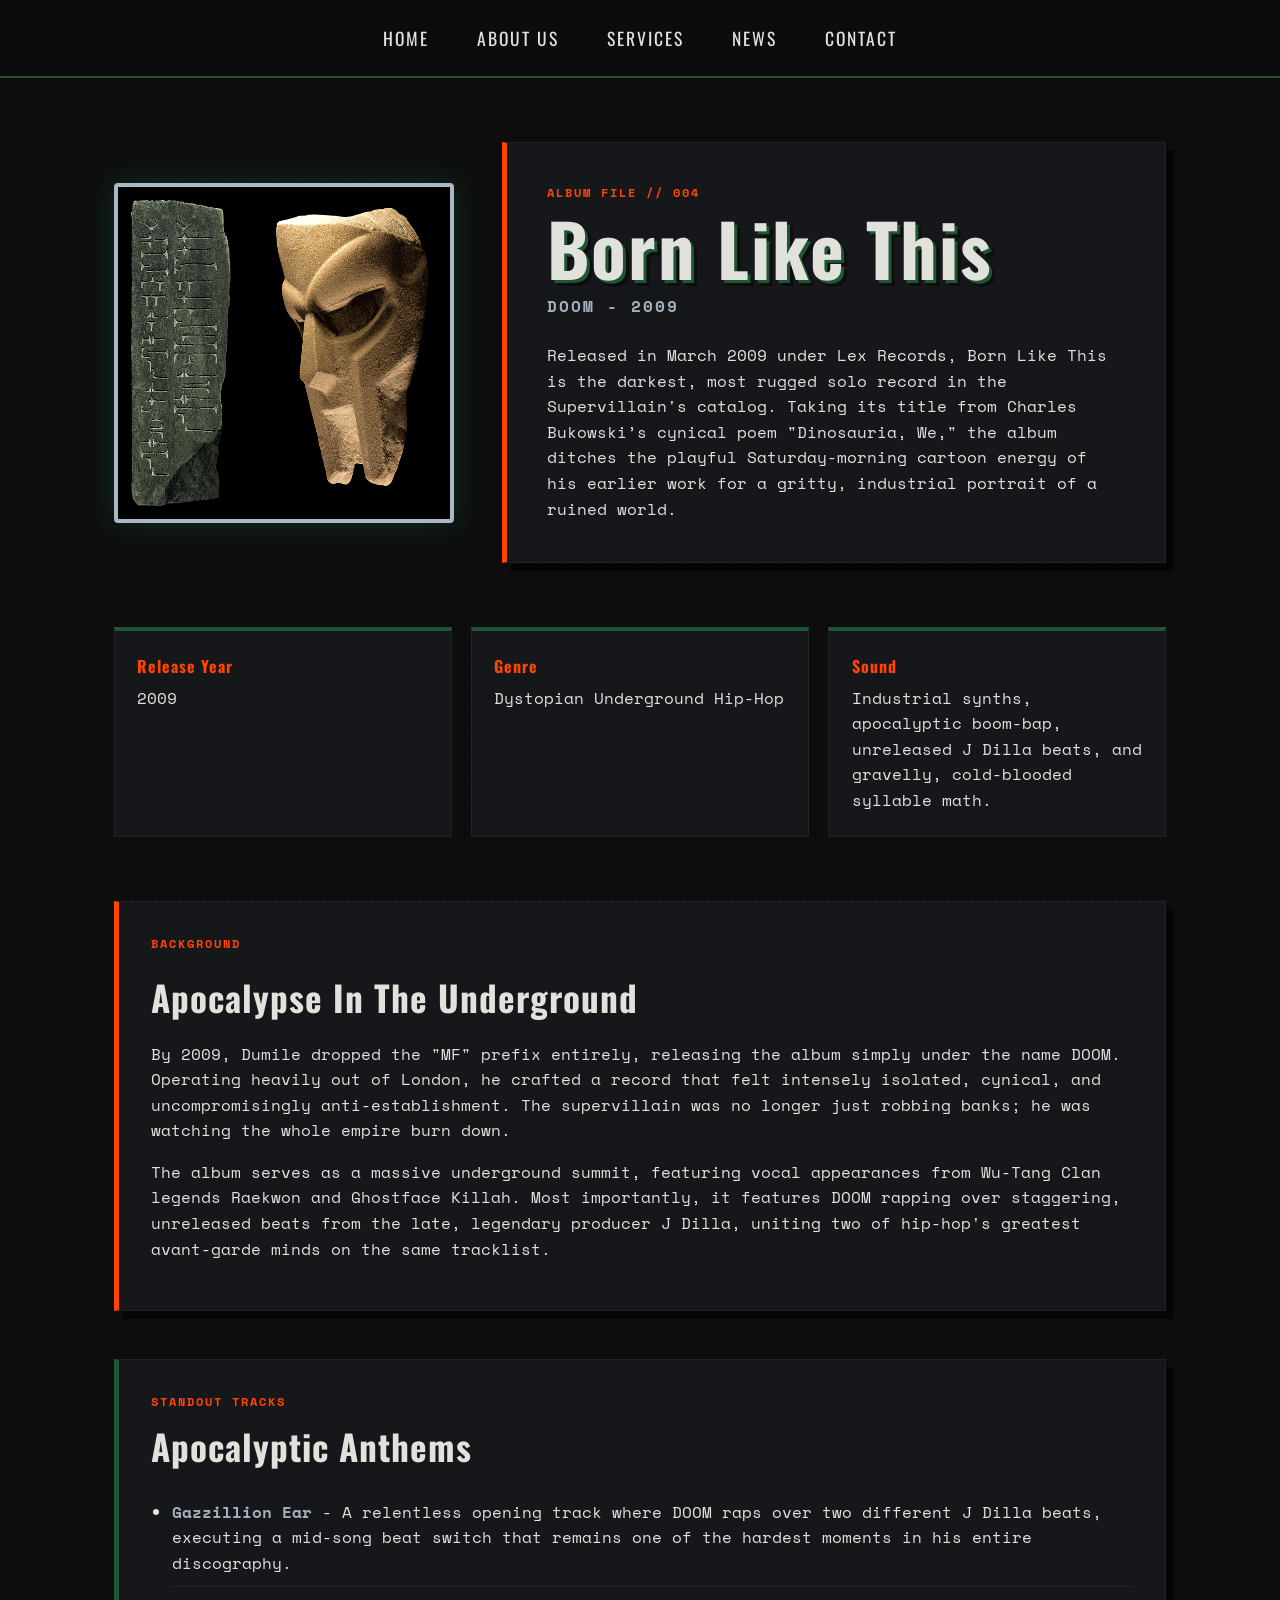
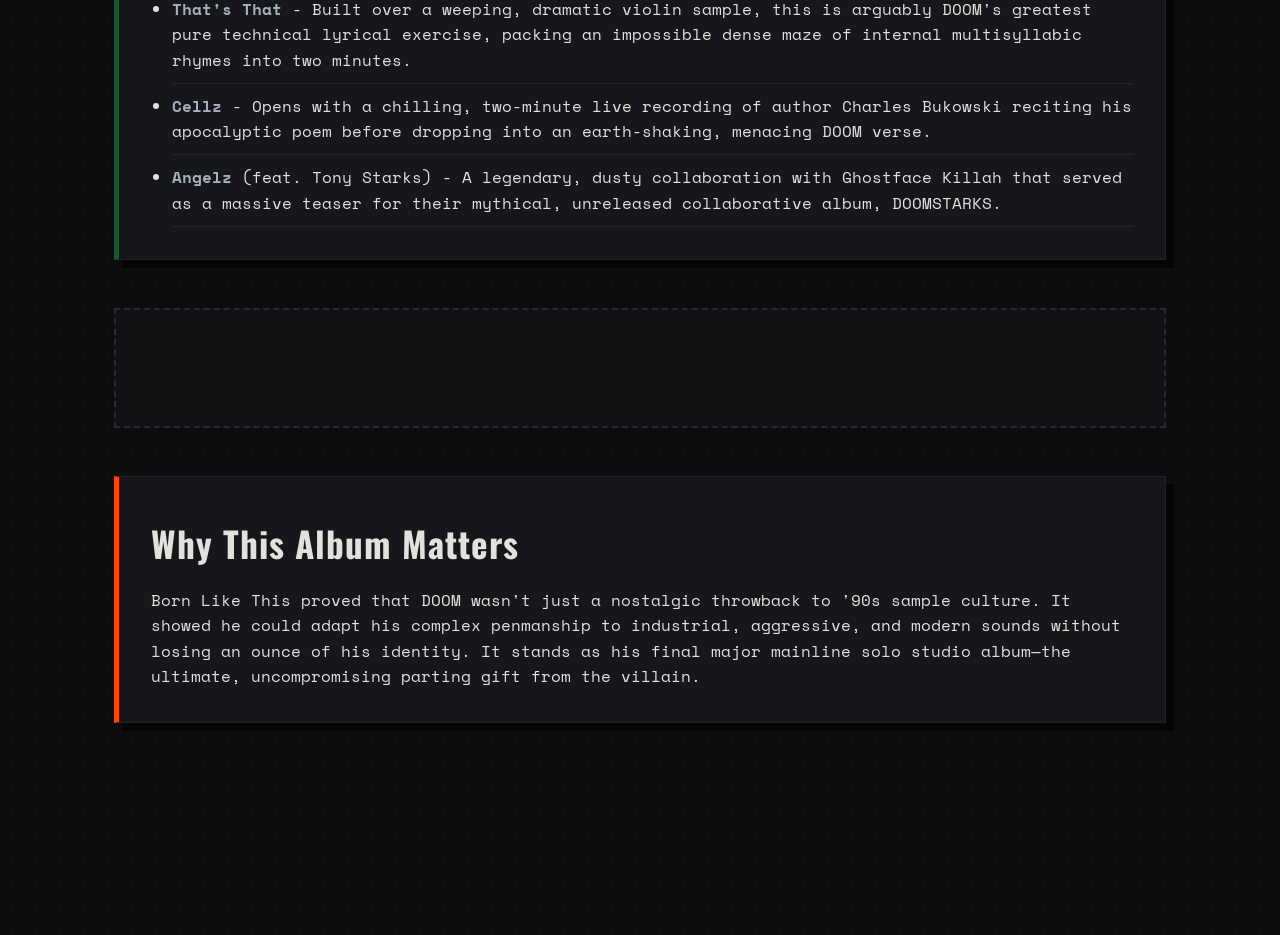
==== albums/born.html @ bed5ebc6 "Refactor HTML structure and styles for MF DOOM project - Updated index.html to reflect new title and" ====
<!doctype html>
<html lang="en">
  <head>
    <meta charset="UTF-8" />
    <meta name="viewport" content="width=device-width, initial-scale=1.0" />
    <meta
      name="description"
      content="Born Like This album page for MF DOOM project"
    />
    <meta
      name="keywords"
      content="MF DOOM, Born Like This, J Dilla, Lex Records, hip-hop, dystopian rap"
    />
    <meta name="author" content="Saba Jokhadze" />
    <link rel="stylesheet" href="../css/album.css" />
    <title>Born Like This | MF DOOM</title>
  </head>
  <body>
    <div class="nav">
      <a href="../index.html">HOME</a>
      <a href="###">ABOUT US</a>
      <!--bio-->
      <a href="###">SERVICES</a>
      <!--albums-->
      <a href="###">NEWS</a>
      <!--songs-->
      <a href="###">CONTACT</a>
      <!--legacy-->
    </div>

    <main class="album-page">
      <section class="album-hero">
        <img
          src="../images/born.jpg"
          alt="Born Like This album cover"
          class="album-cover"
        />

        <div class="album-info">
          <p class="album-label">ALBUM FILE // 004</p>
          <h1>Born Like This</h1>
          <h2>DOOM - 2009</h2>

          <p>
            Released in March 2009 under Lex Records, Born Like This is the
            darkest, most rugged solo record in the Supervillain's catalog.
            Taking its title from Charles Bukowski’s cynical poem "Dinosauria,
            We," the album ditches the playful Saturday-morning cartoon energy
            of his earlier work for a gritty, industrial portrait of a ruined
            world.
          </p>
        </div>
      </section>

      <section class="album-details">
        <div class="detail-card">
          <h3>Release Year</h3>
          <p>2009</p>
        </div>

        <div class="detail-card">
          <h3>Genre</h3>
          <p>Dystopian Underground Hip-Hop</p>
        </div>

        <div class="detail-card">
          <h3>Sound</h3>
          <p>
            Industrial synths, apocalyptic boom-bap, unreleased J Dilla beats,
            and gravelly, cold-blooded syllable math.
          </p>
        </div>
      </section>

      <section class="album-story">
        <p class="album-label">BACKGROUND</p>
        <h2>Apocalypse In The Underground</h2>

        <p>
          By 2009, Dumile dropped the "MF" prefix entirely, releasing the album
          simply under the name DOOM. Operating heavily out of London, he
          crafted a record that felt intensely isolated, cynical, and
          uncompromisingly anti-establishment. The supervillain was no longer
          just robbing banks; he was watching the whole empire burn down.
        </p>

        <p>
          The album serves as a massive underground summit, featuring vocal
          appearances from Wu-Tang Clan legends Raekwon and Ghostface Killah.
          Most importantly, it features DOOM rapping over staggering, unreleased
          beats from the late, legendary producer J Dilla, uniting two of
          hip-hop's greatest avant-garde minds on the same tracklist.
        </p>
      </section>

      <section class="standout-tracks">
        <p class="album-label">STANDOUT TRACKS</p>
        <h2>Apocalyptic Anthems</h2>

        <ul>
          <li>
            <strong>Gazzillion Ear</strong> - A relentless opening track where
            DOOM raps over two different J Dilla beats, executing a mid-song
            beat switch that remains one of the hardest moments in his entire
            discography.
          </li>
          <li>
            <strong>That's That</strong> - Built over a weeping, dramatic violin
            sample, this is arguably DOOM's greatest pure technical lyrical
            exercise, packing an impossible dense maze of internal multisyllabic
            rhymes into two minutes.
          </li>
          <li>
            <strong>Cellz</strong> - Opens with a chilling, two-minute live
            recording of author Charles Bukowski reciting his apocalyptic poem
            before dropping into an earth-shaking, menacing DOOM verse.
          </li>
          <li>
            <strong>Angelz</strong> (feat. Tony Starks) - A legendary, dusty
            collaboration with Ghostface Killah that served as a massive teaser
            for their mythical, unreleased collaborative album, DOOMSTARKS.
          </li>
        </ul>
      </section>

      <div class="songs">
        <!--add spotify/soundcloud/own player-->
      </div>

      <section class="album-note">
        <h2>Why This Album Matters</h2>
        <p>
          Born Like This proved that DOOM wasn't just a nostalgic throwback to
          '90s sample culture. It showed he could adapt his complex penmanship
          to industrial, aggressive, and modern sounds without losing an ounce
          of his identity. It stands as his final major mainline solo studio
          album—the ultimate, uncompromising parting gift from the villain.
        </p>
      </section>
    </main>
  </body>
</html>
---- css/album.css ----
@import url("https://fonts.googleapis.com/css2?family=Oswald:wght@700&family=Space+Mono:ital,wght@0,400;0,700;1,400&display=swap");
:root {
  --bg-pitch: #0d0d0f;
  --bg-panel: #16171a;
  --doom-green: #1e5631;
  --doom-green-bright: #2e854b;
  --mask-silver: #a4b0bd;
  --villain-orange: #ff4500;
  --paper-text: #e0e2db;
  --border-std: 2px solid #2a2b30;
}

* {
  box-sizing: border-box;
  margin: 0;
  padding: 0;
}

body {
  background-color: var(--bg-pitch);
  color: var(--paper-text);
  font-family: "Space Mono", monospace;
  line-height: 1.6;
  padding-bottom: 100px;
  background-image: radial-gradient(rgba(255, 255, 255, 0.03) 1px, transparent 0);
  background-size: 24px 24px;
}

::-webkit-scrollbar {
  width: 10px;
}

::-webkit-scrollbar-track {
  background: var(--bg-pitch);
}

::-webkit-scrollbar-thumb {
  background: var(--doom-green);
  border-radius: 2px;
}

::-webkit-scrollbar-thumb:hover {
  background: var(--villain-orange);
}

.nav {
  display: flex;
  justify-content: center;
  gap: 3rem;
  padding: 1.5rem;
  background: rgba(13, 13, 15, 0.95);
  border-bottom: 2px solid var(--doom-green);
  position: sticky;
  top: 0;
  z-index: 1000;
  backdrop-filter: blur(5px);
}

.nav p,
.nav a,
.nav a:visited {
  display: inline-block;
  font-family: "Oswald", sans-serif;
  font-size: 1.1rem;
  letter-spacing: 2px;
  color: var(--paper-text);
  text-decoration: none;
  cursor: pointer;
  transition: all 0.2s ease;
}

.nav p:hover,
.nav a:hover {
  color: var(--villain-orange);
  transform: translateY(-2px);
}

.album-page {
  max-width: 1100px;
  margin: 0 auto;
  padding: 4rem 1.5rem;
}

.album-hero {
  display: grid;
  grid-template-columns: 340px 1fr;
  gap: 3rem;
  align-items: center;
  margin-bottom: 4rem;
}

.album-cover {
  width: 100%;
  border: 4px solid var(--mask-silver);
  border-radius: 4px;
  box-shadow: 0 0 30px rgba(30, 86, 49, 0.55);
  filter: grayscale(10%) contrast(115%);
}

.album-info,
.album-story,
.standout-tracks,
.album-note {
  background: var(--bg-panel);
  border: 1px solid #222;
  box-shadow: 8px 8px 0 rgba(0, 0, 0, 0.6);
}

.album-info {
  padding: 2.5rem;
  border-left: 5px solid var(--villain-orange);
}

.album-label {
  color: var(--villain-orange);
  font-size: 0.75rem;
  font-weight: bold;
  letter-spacing: 2px;
}

.album-info h1 {
  margin: 0.6rem 0;
  font-family: "Oswald", sans-serif;
  font-size: 4.5rem;
  line-height: 1;
  letter-spacing: 2px;
  text-shadow: 3px 3px 0 var(--doom-green), 6px 6px 0 var(--bg-pitch);
}

.album-info h2 {
  margin-bottom: 1.5rem;
  color: var(--mask-silver);
  font-size: 1rem;
  text-transform: uppercase;
  letter-spacing: 2px;
}

.album-details {
  display: grid;
  grid-template-columns: repeat(3, 1fr);
  gap: 1.2rem;
  margin-bottom: 4rem;
}

.detail-card {
  background: var(--bg-panel);
  border: 1px solid #222;
  border-top: 4px solid var(--doom-green);
  padding: 1.4rem;
  transition: 0.25s;
}

.detail-card:hover {
  border-top-color: var(--villain-orange);
  transform: translateY(-5px);
}

.detail-card h3,
.album-story h2,
.standout-tracks h2,
.album-note h2 {
  font-family: "Oswald", sans-serif;
  letter-spacing: 1px;
}

.detail-card h3 {
  margin-bottom: 0.4rem;
  color: var(--villain-orange);
  font-size: 1rem;
}

.album-story,
.standout-tracks,
.album-note {
  margin-bottom: 3rem;
  padding: 2rem;
}

.album-story {
  border-left: 5px solid var(--villain-orange);
}

.standout-tracks {
  border-left: 5px solid var(--doom-green);
}

.album-story h2,
.standout-tracks h2,
.album-note h2 {
  margin: 0.4rem 0 1rem;
  font-size: 2.2rem;
}

.album-story p {
  margin-bottom: 1rem;
}

.standout-tracks ul {
  padding-left: 1.3rem;
}

.standout-tracks li {
  padding: 0.6rem 0;
  border-bottom: 1px solid #25262b;
}

.standout-tracks strong {
  color: var(--mask-silver);
}

.songs {
  min-height: 120px;
  margin-bottom: 3rem;
  padding: 2rem;
  background: rgba(22, 23, 26, 0.6);
  border: 2px dashed #2a2b30;
}

.album-note {
  border-left: 5px solid var(--villain-orange);
}

@media (max-width: 850px) {
  .album-hero,
  .album-details {
    grid-template-columns: 1fr;
  }
  .album-cover {
    max-width: 380px;
    margin: 0 auto;
  }
  .album-info h1 {
    font-size: 3.2rem;
  }
}/*# sourceMappingURL=album.css.map */
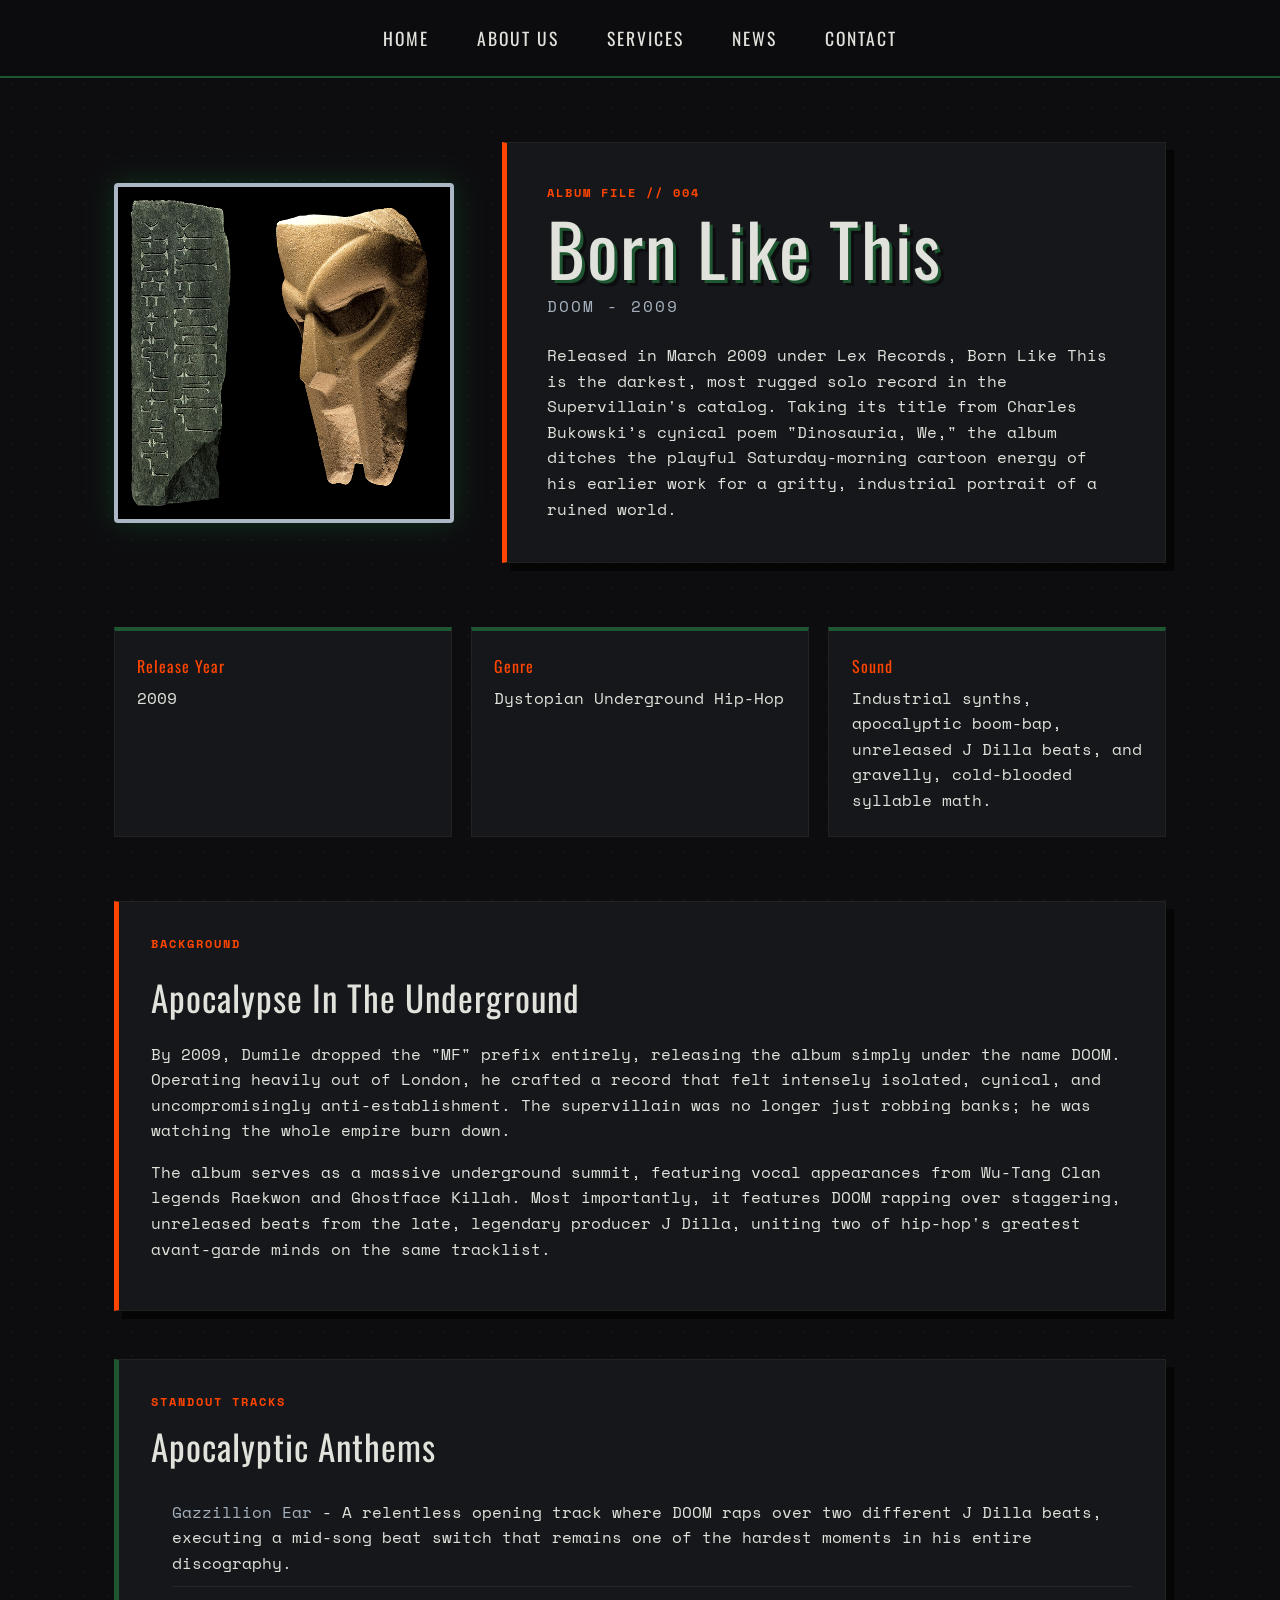
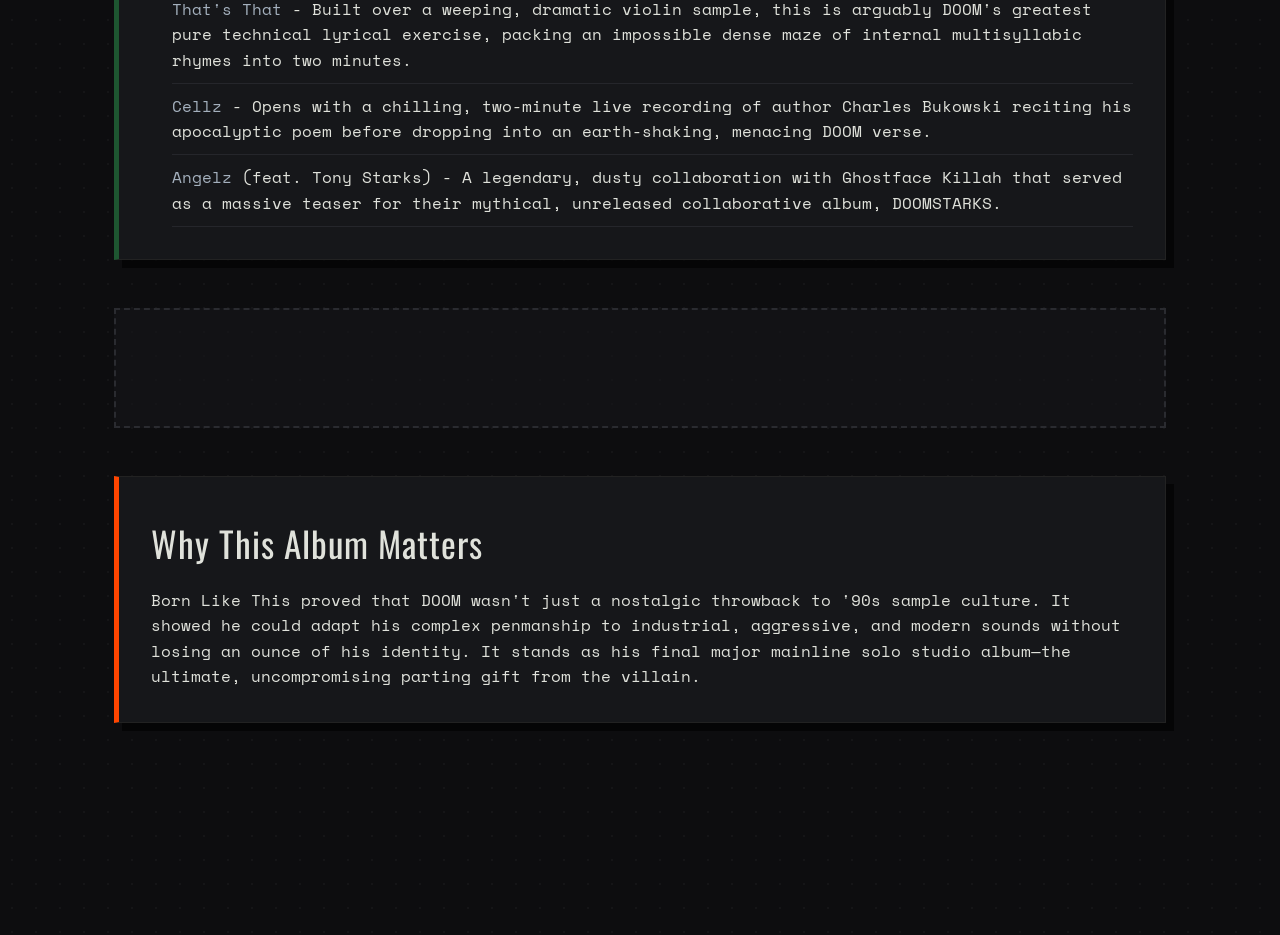
==== commit b9075461: "Add about and services pages with corresponding styles and scripts - Created about.html and services" ====
--- a/albums/born.html
+++ b/albums/born.html
@@ -19,13 +19,9 @@
     <div class="nav">
       <a href="../index.html">HOME</a>
       <a href="###">ABOUT US</a>
-      <!--bio-->
       <a href="###">SERVICES</a>
-      <!--albums-->
       <a href="###">NEWS</a>
-      <!--songs-->
       <a href="###">CONTACT</a>
-      <!--legacy-->
     </div>
 
     <main class="album-page">
--- a/css/album.css
+++ b/css/album.css
@@ -1,4 +1,54 @@
 @import url("https://fonts.googleapis.com/css2?family=Oswald:wght@700&family=Space+Mono:ital,wght@0,400;0,700;1,400&display=swap");
+html, body, div, span, applet, object, iframe,
+h1, h2, h3, h4, h5, h6, p, blockquote, pre,
+a, abbr, acronym, address, big, cite, code,
+del, dfn, em, img, ins, kbd, q, s, samp,
+small, strike, strong, sub, sup, tt, var,
+b, u, i, center,
+dl, dt, dd, ol, ul, li,
+fieldset, form, label, legend,
+table, caption, tbody, tfoot, thead, tr, th, td,
+article, aside, canvas, details, embed,
+figure, figcaption, footer, header, hgroup,
+menu, nav, output, ruby, section, summary,
+time, mark, audio, video {
+  margin: 0;
+  padding: 0;
+  border: 0;
+  font-size: 100%;
+  font: inherit;
+  vertical-align: baseline;
+}
+
+/* HTML5 display-role reset for older browsers */
+article, aside, details, figcaption, figure,
+footer, header, hgroup, menu, nav, section {
+  display: block;
+}
+
+body {
+  line-height: 1;
+}
+
+ol, ul {
+  list-style: none;
+}
+
+blockquote, q {
+  quotes: none;
+}
+
+blockquote:before, blockquote:after,
+q:before, q:after {
+  content: "";
+  content: none;
+}
+
+table {
+  border-collapse: collapse;
+  border-spacing: 0;
+}
+
 :root {
   --bg-pitch: #0d0d0f;
   --bg-panel: #16171a;
@@ -218,18 +268,4 @@
 
 .album-note {
   border-left: 5px solid var(--villain-orange);
-}
-
-@media (max-width: 850px) {
-  .album-hero,
-  .album-details {
-    grid-template-columns: 1fr;
-  }
-  .album-cover {
-    max-width: 380px;
-    margin: 0 auto;
-  }
-  .album-info h1 {
-    font-size: 3.2rem;
-  }
 }/*# sourceMappingURL=album.css.map */
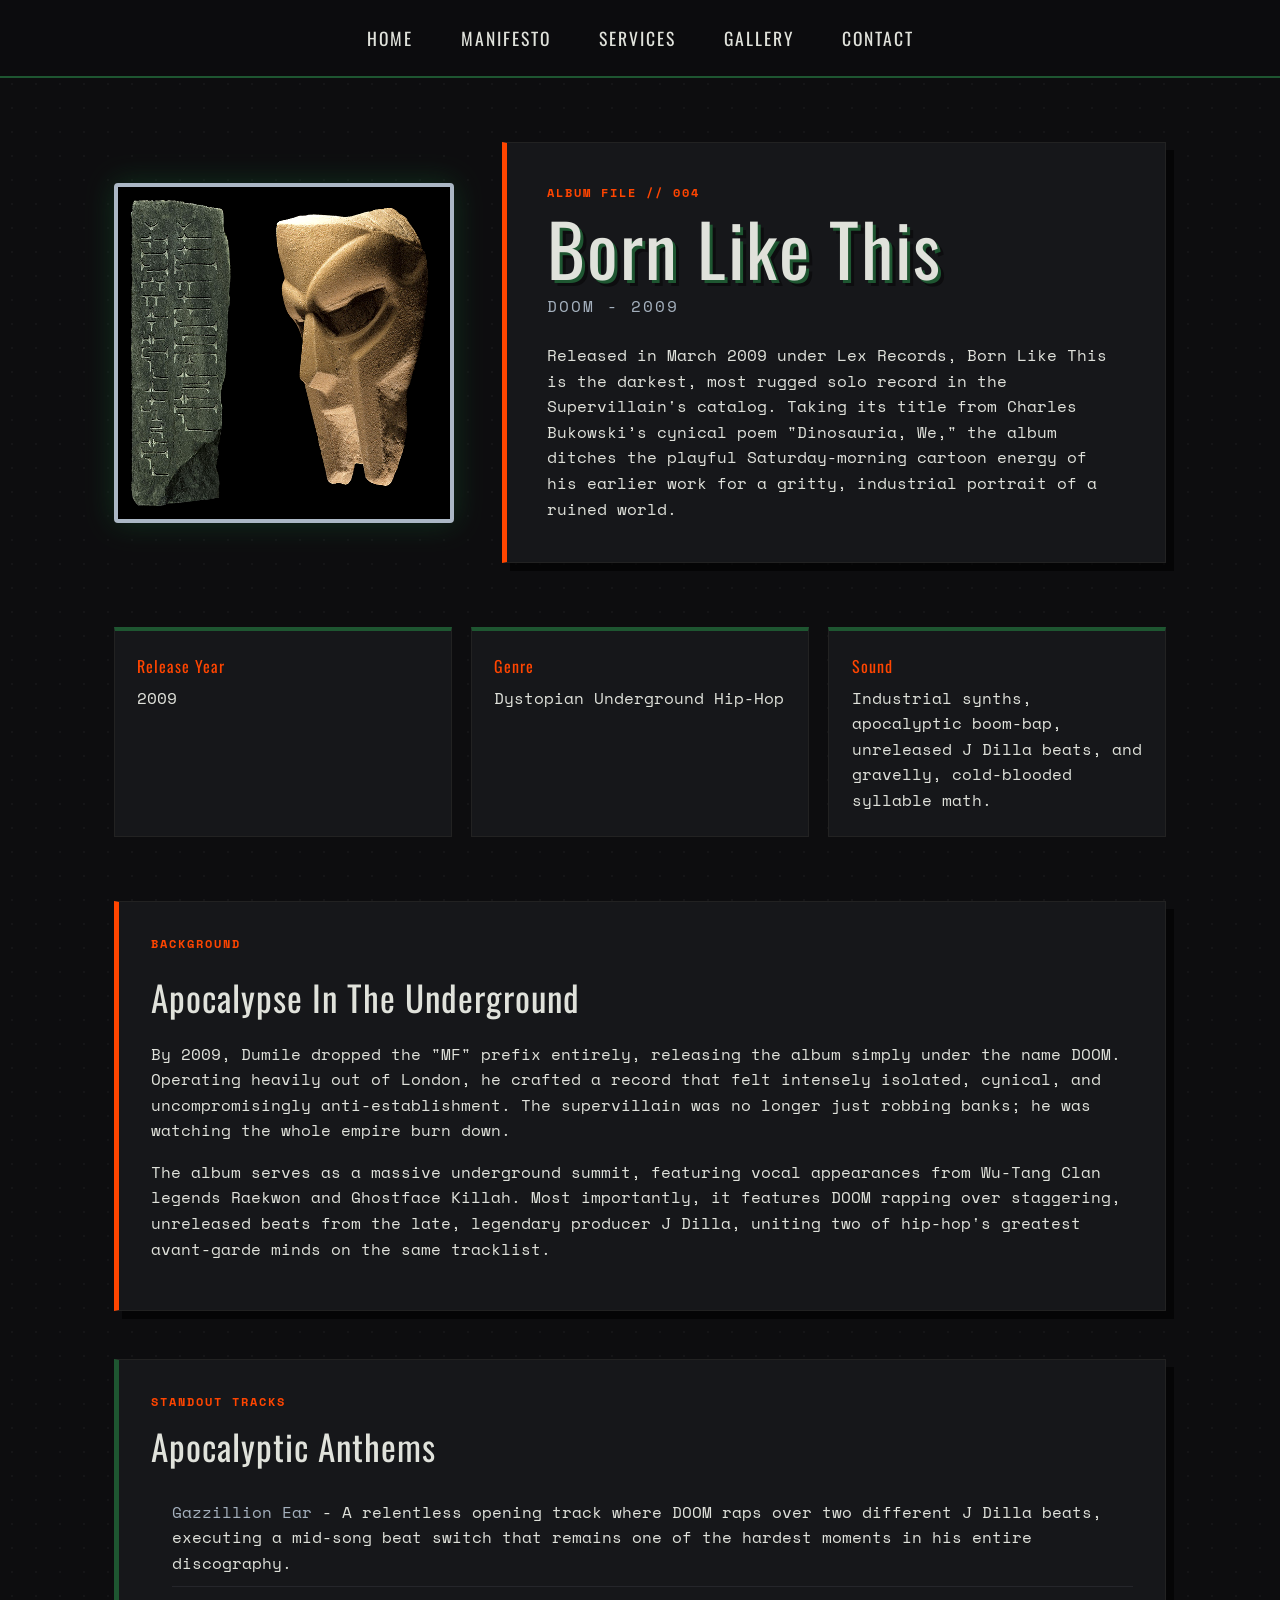
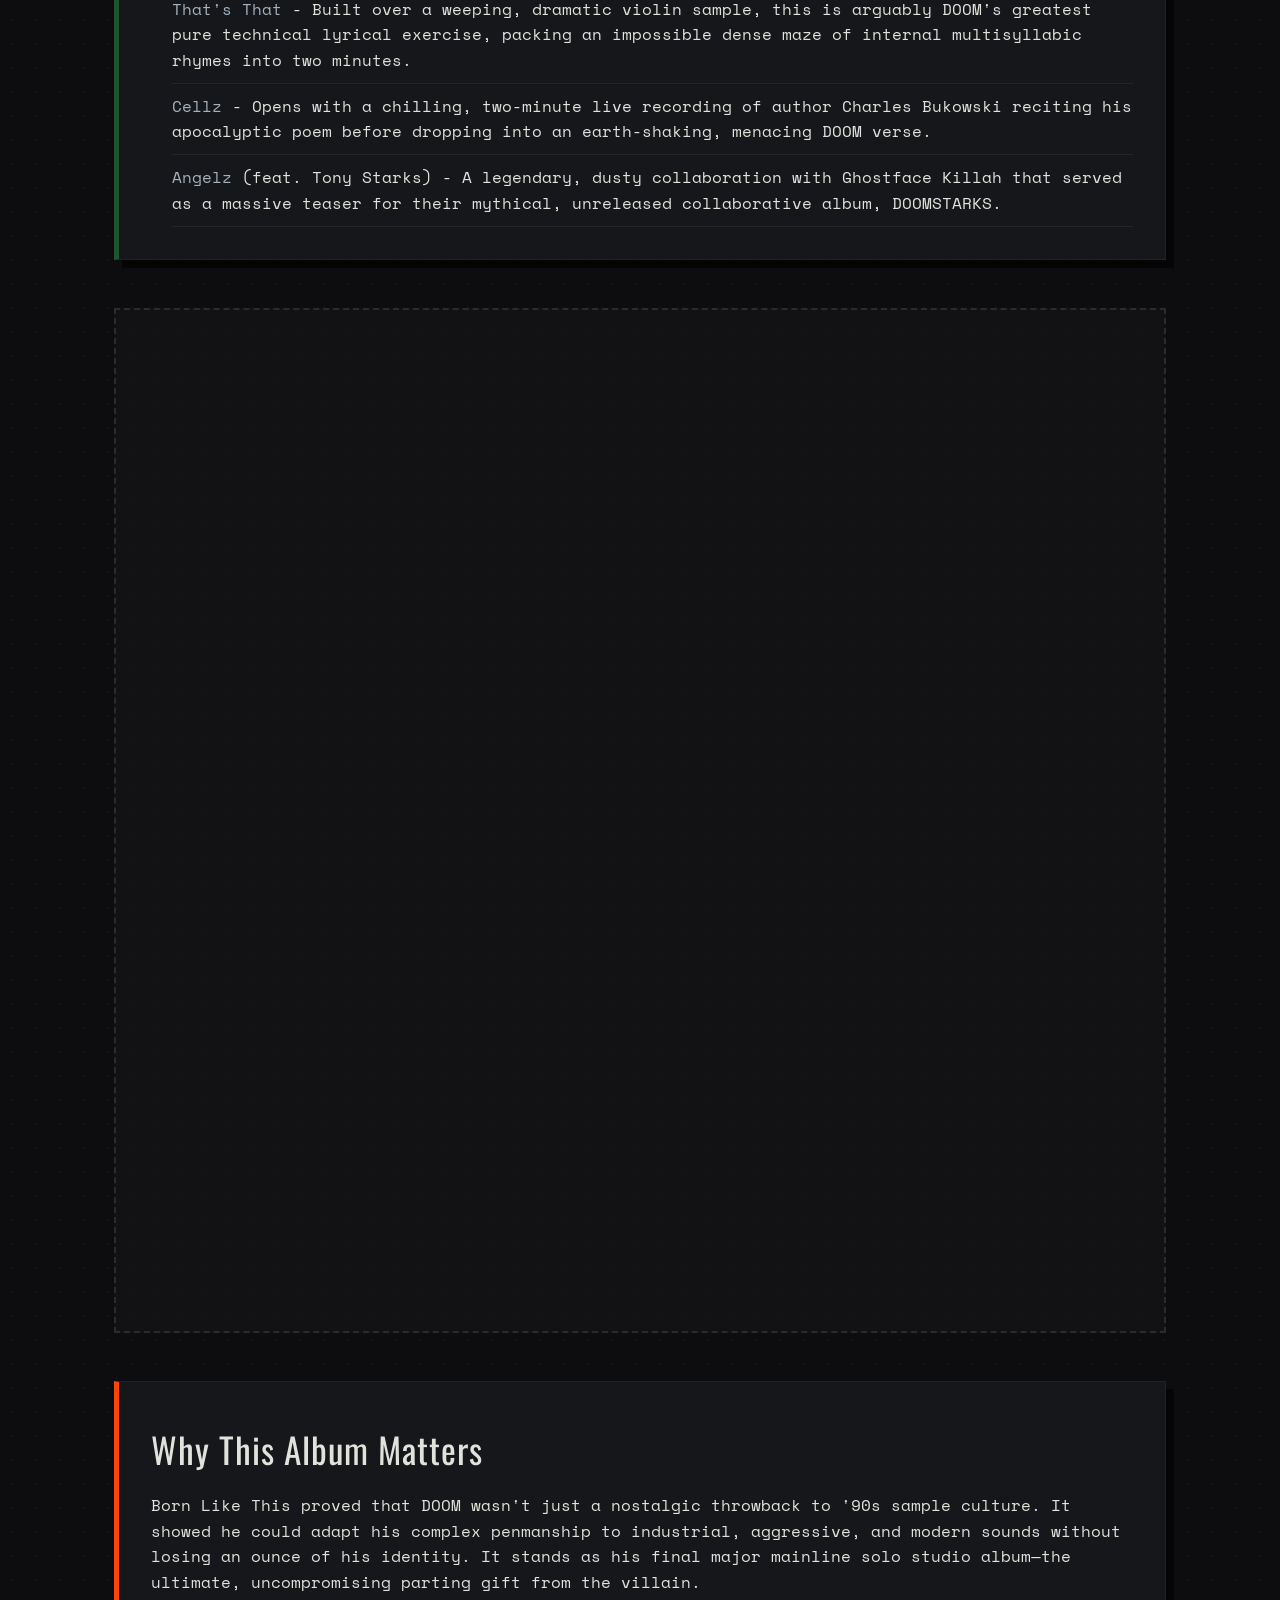
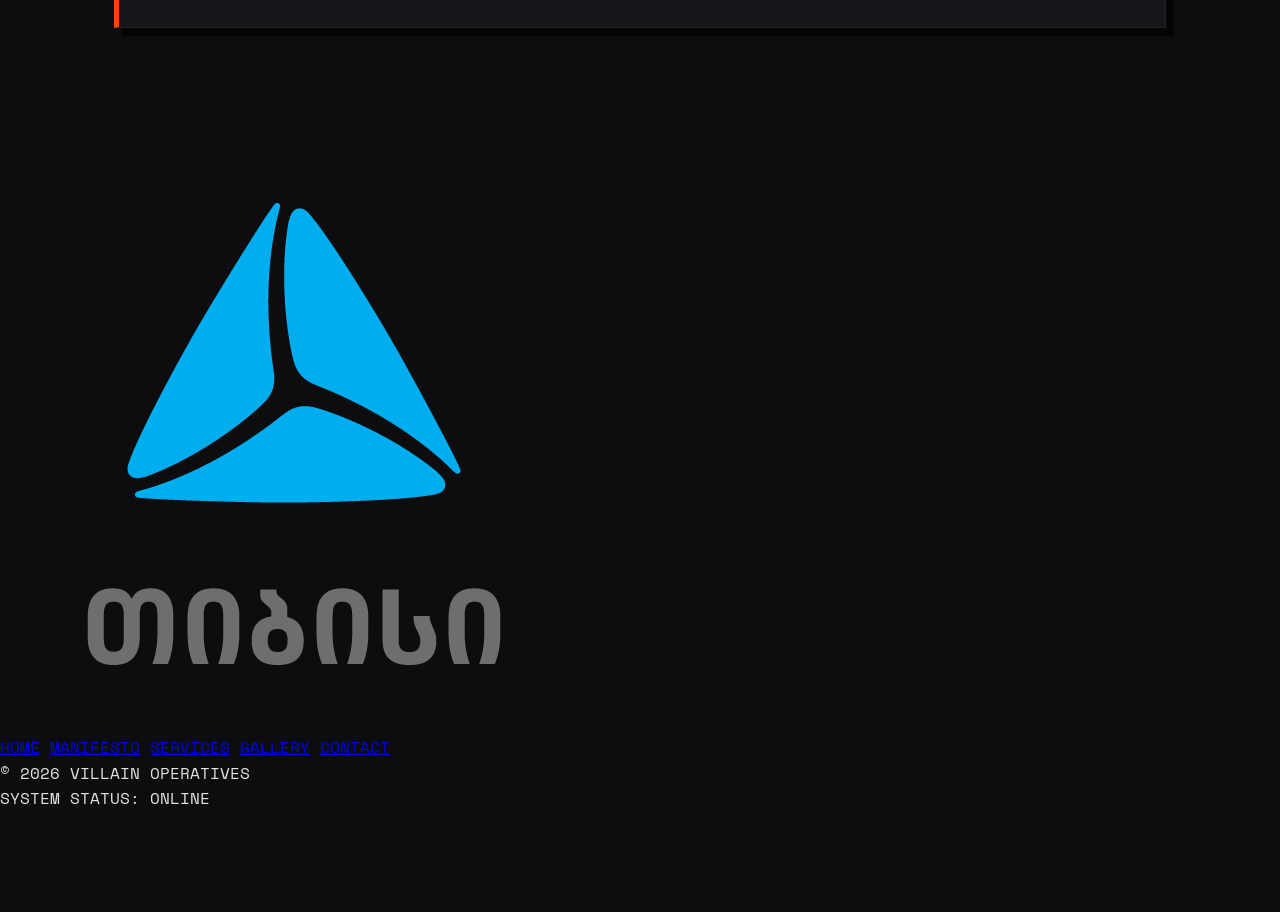
==== commit 6b5c46bb: "!!!GOTTA FIX RESPONSIBILITY!!! Add new HTML pages and styles for contact, gallery, and manifesto sec" ====
--- a/albums/born.html
+++ b/albums/born.html
@@ -18,10 +18,10 @@
   <body>
     <div class="nav">
       <a href="../index.html">HOME</a>
-      <a href="###">ABOUT US</a>
-      <a href="###">SERVICES</a>
-      <a href="###">NEWS</a>
-      <a href="###">CONTACT</a>
+      <a href="../navbar/manifesto.html">MANIFESTO</a>
+      <a href="../navbar/services.html">SERVICES</a>
+      <a href="../navbar/gallery.html">GALLERY</a>
+      <a href="../navbar/contact.html">CONTACT</a>
     </div>
 
     <main class="album-page">
@@ -120,7 +120,108 @@
       </section>
 
       <div class="songs">
-        <!--add spotify/soundcloud/own player-->
+        <iframe
+          data-testid="embed-iframe"
+          style="border-radius: 12px"
+          src="https://open.spotify.com/embed/track/0KJxDuZd8EfC7QVr31ybUr?utm_source=generator&theme=0&si=599652e82081472a"
+          width="100%"
+          height="152"
+          frameborder="0"
+          allowfullscreen=""
+          allow="
+            autoplay;
+            clipboard-write;
+            encrypted-media;
+            fullscreen;
+            picture-in-picture;
+          "
+          loading="lazy"
+        ></iframe>
+        <iframe
+          data-testid="embed-iframe"
+          style="border-radius: 12px"
+          src="https://open.spotify.com/embed/track/4brzKOiPmyR8MuxAcAS9lA?utm_source=generator&theme=0&si=0773a14da455478a"
+          width="100%"
+          height="152"
+          frameborder="0"
+          allowfullscreen=""
+          allow="
+            autoplay;
+            clipboard-write;
+            encrypted-media;
+            fullscreen;
+            picture-in-picture;
+          "
+          loading="lazy"
+        ></iframe>
+        <iframe
+          data-testid="embed-iframe"
+          style="border-radius: 12px"
+          src="https://open.spotify.com/embed/track/4vcVDcCRruM0yqnKDl4m8b?utm_source=generator&theme=0&si=a854c4a11eaa4cd4"
+          width="100%"
+          height="152"
+          frameborder="0"
+          allowfullscreen=""
+          allow="
+            autoplay;
+            clipboard-write;
+            encrypted-media;
+            fullscreen;
+            picture-in-picture;
+          "
+          loading="lazy"
+        ></iframe>
+        <iframe
+          data-testid="embed-iframe"
+          style="border-radius: 12px"
+          src="https://open.spotify.com/embed/track/25zbWmr9Ds8I1Hm2DXI3Ee?utm_source=generator&theme=0&si=fb9f8d0d287e4eb3"
+          width="100%"
+          height="152"
+          frameborder="0"
+          allowfullscreen=""
+          allow="
+            autoplay;
+            clipboard-write;
+            encrypted-media;
+            fullscreen;
+            picture-in-picture;
+          "
+          loading="lazy"
+        ></iframe>
+        <iframe
+          data-testid="embed-iframe"
+          style="border-radius: 12px"
+          src="https://open.spotify.com/embed/track/16E0tFYNglovgDzibHu6ep?utm_source=generator&theme=0&si=ce9548ef4c45405f"
+          width="100%"
+          height="152"
+          frameborder="0"
+          allowfullscreen=""
+          allow="
+            autoplay;
+            clipboard-write;
+            encrypted-media;
+            fullscreen;
+            picture-in-picture;
+          "
+          loading="lazy"
+        ></iframe>
+        <iframe
+          data-testid="embed-iframe"
+          style="border-radius: 12px"
+          src="https://open.spotify.com/embed/track/5lsVeDVGmVImFF7s9gJcli?utm_source=generator&theme=0&si=94b4446c17524bb7"
+          width="100%"
+          height="152"
+          frameborder="0"
+          allowfullscreen=""
+          allow="
+            autoplay;
+            clipboard-write;
+            encrypted-media;
+            fullscreen;
+            picture-in-picture;
+          "
+          loading="lazy"
+        ></iframe>
       </div>
 
       <section class="album-note">
@@ -134,5 +235,31 @@
         </p>
       </section>
     </main>
+    <footer class="site-footer">
+      <div class="footer-content">
+        <div class="footer-logo">
+          <a
+            href="https://tbcbank.ge/ka/tbc-education"
+            targer="_blank"
+            rel="noopener noreferrer"
+          >
+            <img src="../images/tbc-logo.png" alt="tbc" />
+          </a>
+        </div>
+
+        <div class="footer-links">
+          <a href="./index.html">HOME</a>
+          <a href="./navbar/manifesto.html">MANIFESTO</a>
+          <a href="./navbar/services.html">SERVICES</a>
+          <a href="./navbar/gallery.html">GALLERY</a>
+          <a href="./navbar/contact.html">CONTACT</a>
+        </div>
+
+        <div class="footer-info">
+          <p>© 2026 VILLAIN OPERATIVES</p>
+          <p>SYSTEM STATUS: ONLINE</p>
+        </div>
+      </div>
+    </footer>
   </body>
 </html>
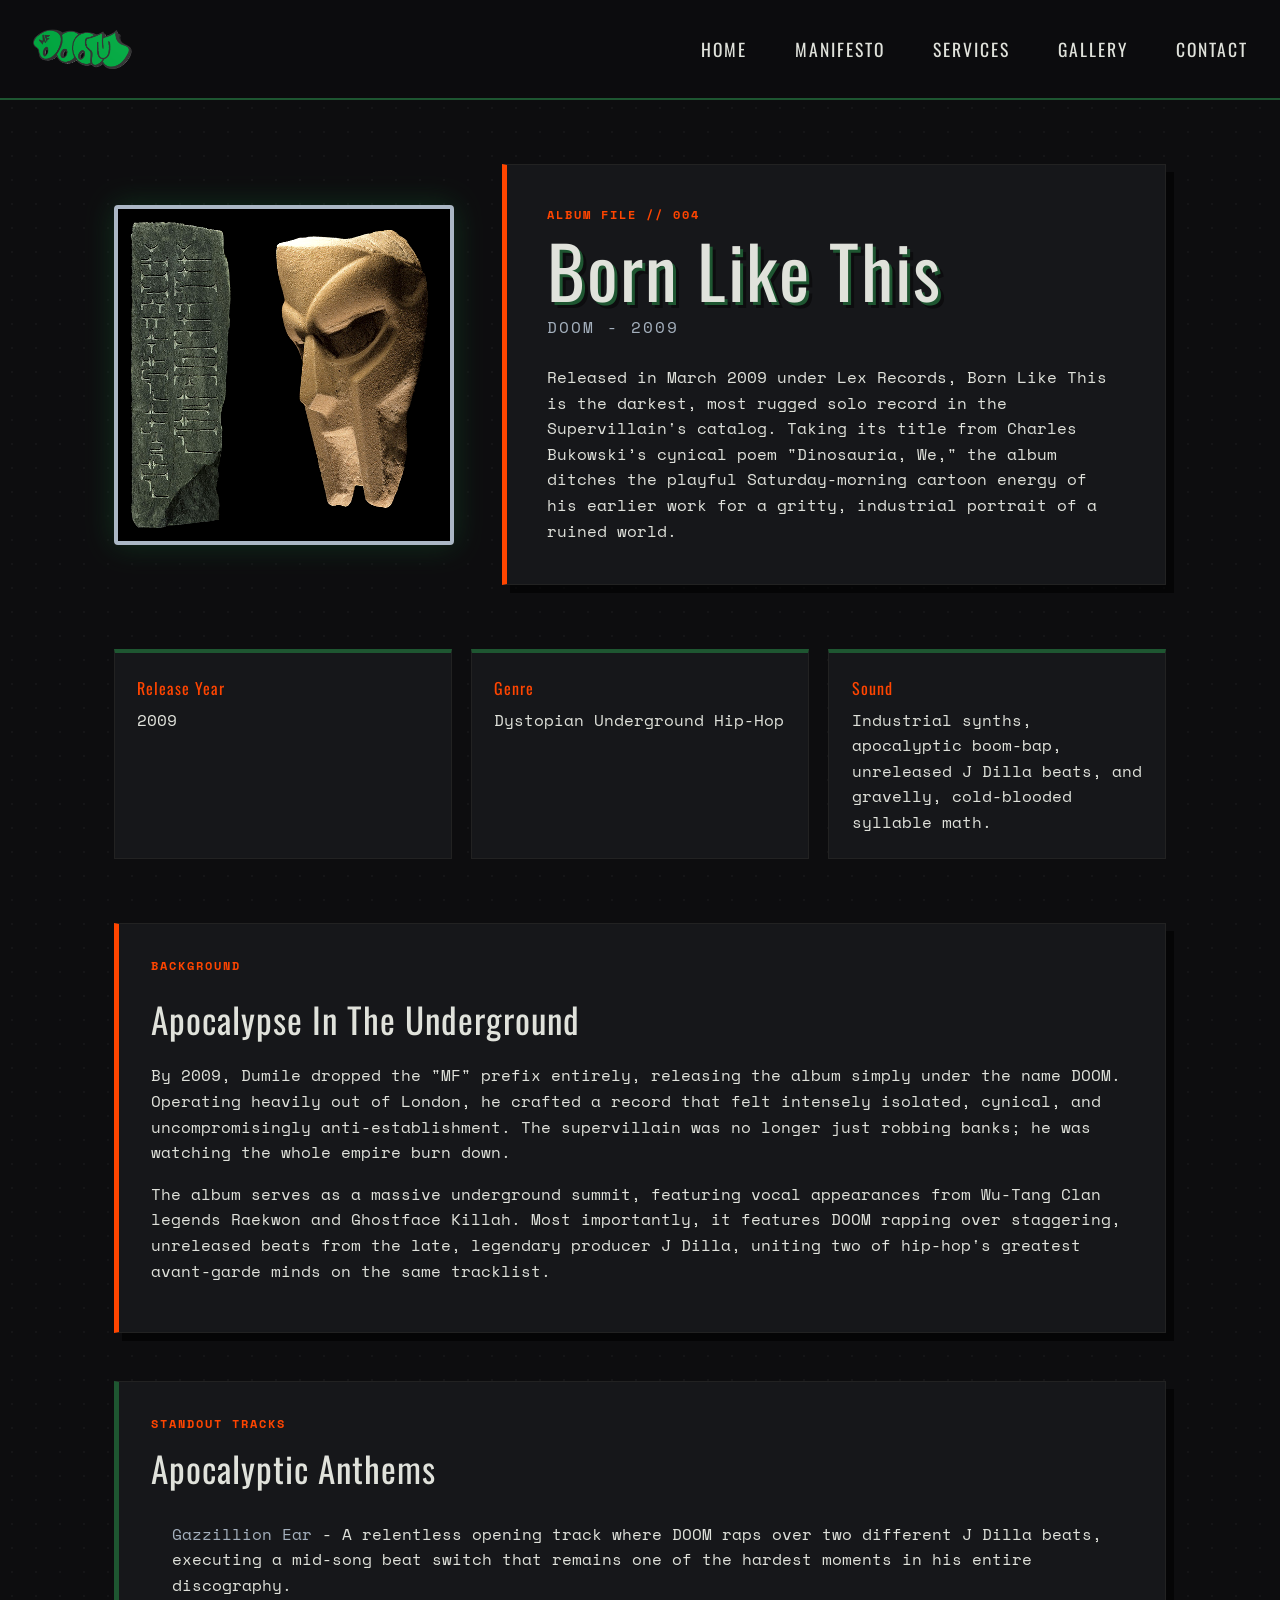
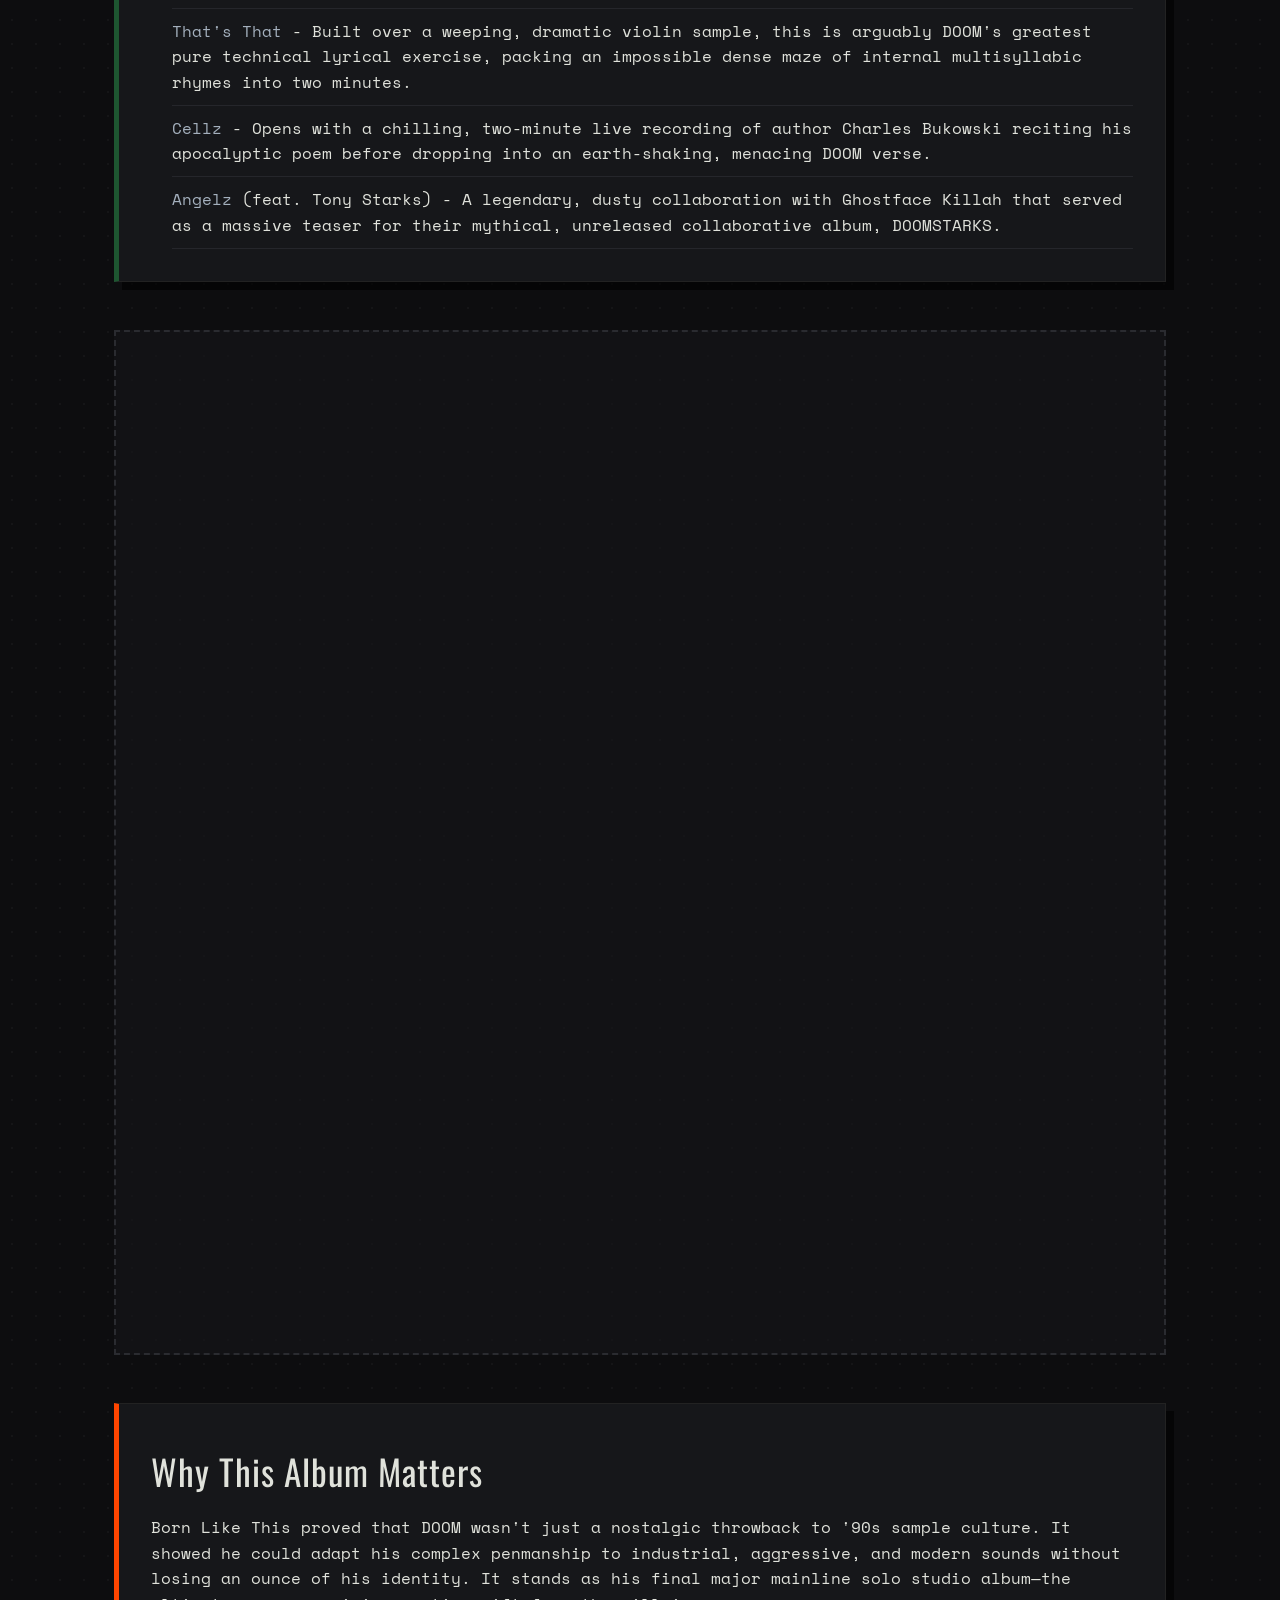
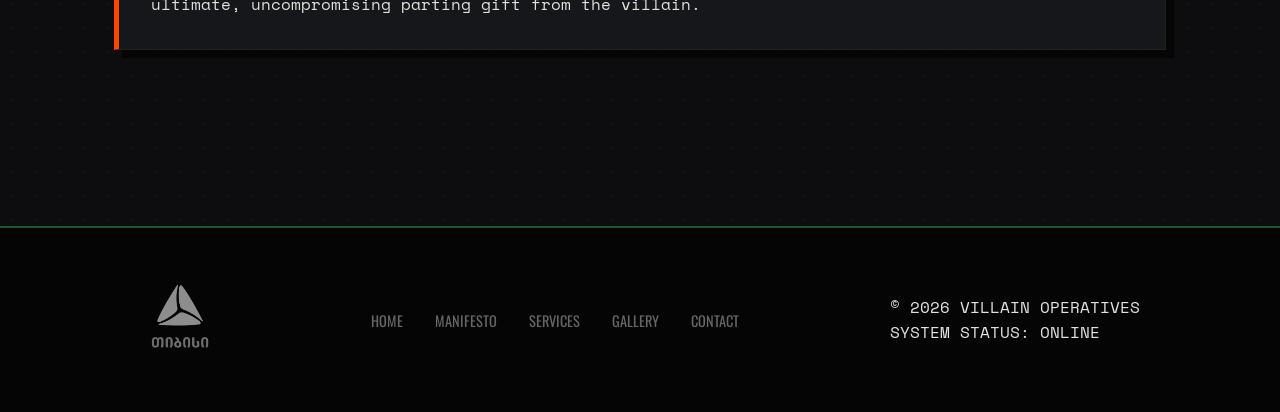
==== commit db3779b0: "FINAL" ====
--- a/albums/born.html
+++ b/albums/born.html
@@ -16,13 +16,26 @@
     <title>Born Like This | MF DOOM</title>
   </head>
   <body>
-    <div class="nav">
-      <a href="../index.html">HOME</a>
-      <a href="../navbar/manifesto.html">MANIFESTO</a>
-      <a href="../navbar/services.html">SERVICES</a>
-      <a href="../navbar/gallery.html">GALLERY</a>
-      <a href="../navbar/contact.html">CONTACT</a>
-    </div>
+    <nav class="nav">
+      <a href="../index.html" class="nav-logo">
+        <img src="../images/doomlogo.png" />
+      </a>
+
+      <input type="checkbox" id="menu-toggle" />
+
+      <label class="burger" for="menu-toggle">
+        <span></span>
+        <span></span>
+        <span></span>
+      </label>
+      <div class="nav-links">
+        <a href="../index.html">HOME</a>
+        <a href="../navbar/manifesto.html">MANIFESTO</a>
+        <a href="../navbar/services.html">SERVICES</a>
+        <a href="../navbar/gallery.html">GALLERY</a>
+        <a href="../navbar/contact.html">CONTACT</a>
+      </div>
+    </nav>
 
     <main class="album-page">
       <section class="album-hero">
@@ -248,11 +261,11 @@
         </div>
 
         <div class="footer-links">
-          <a href="./index.html">HOME</a>
-          <a href="./navbar/manifesto.html">MANIFESTO</a>
-          <a href="./navbar/services.html">SERVICES</a>
-          <a href="./navbar/gallery.html">GALLERY</a>
-          <a href="./navbar/contact.html">CONTACT</a>
+          <a href="../index.html">HOME</a>
+          <a href="../navbar/manifesto.html">MANIFESTO</a>
+          <a href="../navbar/services.html">SERVICES</a>
+          <a href="../navbar/gallery.html">GALLERY</a>
+          <a href="../navbar/contact.html">CONTACT</a>
         </div>
 
         <div class="footer-info">
--- a/css/album.css
+++ b/css/album.css
@@ -71,7 +71,6 @@
   color: var(--paper-text);
   font-family: "Space Mono", monospace;
   line-height: 1.6;
-  padding-bottom: 100px;
   background-image: radial-gradient(rgba(255, 255, 255, 0.03) 1px, transparent 0);
   background-size: 24px 24px;
 }
@@ -95,9 +94,9 @@
 
 .nav {
   display: flex;
-  justify-content: center;
-  gap: 3rem;
-  padding: 1.5rem;
+  justify-content: space-between;
+  align-items: center;
+  padding: 1.5rem 2rem;
   background: rgba(13, 13, 15, 0.95);
   border-bottom: 2px solid var(--doom-green);
   position: sticky;
@@ -106,9 +105,31 @@
   backdrop-filter: blur(5px);
 }
 
+#menu-toggle,
+.burger {
+  display: none;
+}
+
+.nav-logo {
+  display: inline-block;
+  width: 100px;
+  height: 50px;
+  text-decoration: none;
+}
+.nav-logo img {
+  width: 100%;
+  height: 100%;
+  object-fit: contain;
+}
+
+.nav-links {
+  display: flex;
+  gap: 3rem;
+}
+
 .nav p,
-.nav a,
-.nav a:visited {
+.nav-links a,
+.nav-links a:visited {
   display: inline-block;
   font-family: "Oswald", sans-serif;
   font-size: 1.1rem;
@@ -120,7 +141,7 @@
 }
 
 .nav p:hover,
-.nav a:hover {
+.nav-links a:hover {
   color: var(--villain-orange);
   transform: translateY(-2px);
 }
@@ -268,4 +289,270 @@
 
 .album-note {
   border-left: 5px solid var(--villain-orange);
+}
+
+.site-footer {
+  background-color: #050505;
+  border-top: 2px solid var(--doom-green);
+  padding: 3rem 1rem;
+  margin-top: 4rem;
+}
+
+.footer-content {
+  display: flex;
+  justify-content: space-between;
+  align-items: center;
+  max-width: 1000px;
+  margin: 0 auto;
+  gap: 2rem;
+  flex-wrap: wrap;
+}
+
+.footer-logo img {
+  width: 80px;
+  filter: grayscale(100%);
+}
+
+.footer-links {
+  display: flex;
+  gap: 2rem;
+}
+
+.footer-links a {
+  font-family: "Oswald", sans-serif;
+  color: #666;
+  text-decoration: none;
+  font-size: 0.9rem;
+  transition: 0.3s;
+}
+
+@media screen and (min-width: 768px) and (max-width: 1024px) {
+  .nav {
+    gap: 1.5rem;
+  }
+  .info,
+  .cont,
+  .album-page,
+  .contact-container,
+  .services-container,
+  .manifesto-wrapper {
+    width: 90%;
+    padding: 1.5rem;
+  }
+  .anim-sect h1 {
+    font-size: 4rem;
+  }
+  .album-info h1 {
+    font-size: 3.5rem;
+  }
+  /* 4. Grids */
+  .persona,
+  .services-grid,
+  .comic-grid {
+    grid-template-columns: repeat(2, 1fr);
+  }
+  .album-hero {
+    grid-template-columns: 250px 1fr;
+    gap: 2rem;
+  }
+  .album-details {
+    grid-template-columns: repeat(2, 1fr);
+  }
+  .contact-box {
+    grid-template-columns: 1fr;
+    padding: 2rem;
+  }
+  .wide-panel {
+    grid-column: span 2;
+  }
+  .feature-panel,
+  .tall-panel {
+    grid-column: span 1;
+  }
+}
+@media screen and (max-width: 767px) {
+  html, body {
+    overflow-x: hidden;
+    width: 100%;
+  }
+  .anim-sect,
+  .info,
+  .timeline,
+  .persona,
+  .cont,
+  .album-page,
+  .contact-container,
+  .services-container,
+  .manifesto-wrapper,
+  .gallery-header {
+    width: 100%;
+    max-width: 100%;
+    margin: 2rem 0;
+    padding: 0 1rem;
+    box-sizing: border-box;
+  }
+  .nav {
+    padding: 1rem 1.5rem;
+    position: relative;
+    justify-content: space-between;
+  }
+  .nav .nav-links {
+    display: none;
+    position: absolute;
+    top: 100%;
+    left: 0;
+    right: 0;
+    background: var(--bg-panel);
+    border-bottom: 2px solid var(--doom-green);
+    flex-direction: column;
+    gap: 0;
+    z-index: 1001;
+    box-shadow: 0 10px 25px rgba(0, 0, 0, 0.6);
+  }
+  .nav .nav-links a {
+    display: block;
+    width: 100%;
+    padding: 1.2rem 1.5rem;
+    font-size: 1rem;
+    letter-spacing: 1px;
+    text-align: left;
+    border-bottom: 1px solid rgba(255, 255, 255, 0.02);
+  }
+  .nav .nav-links a:hover {
+    background: rgba(255, 69, 0, 0.05);
+    transform: none;
+  }
+  .nav .burger {
+    display: block;
+    cursor: pointer;
+    z-index: 1002;
+  }
+  .nav .burger span {
+    display: block;
+    width: 28px;
+    height: 3px;
+    background: var(--paper-text);
+    margin: 5px 0;
+    transition: 0.3s cubic-bezier(0.16, 1, 0.3, 1);
+  }
+  .nav .burger:hover span {
+    background: var(--villain-orange);
+  }
+  .nav #menu-toggle:checked ~ .nav-links {
+    display: flex;
+  }
+  .nav #menu-toggle:checked + .burger span:nth-child(1) {
+    transform: translateY(8px) rotate(45deg);
+    background: var(--villain-orange);
+  }
+  .nav #menu-toggle:checked + .burger span:nth-child(2) {
+    opacity: 0;
+  }
+  .nav #menu-toggle:checked + .burger span:nth-child(3) {
+    transform: translateY(-8px) rotate(-45deg);
+    background: var(--villain-orange);
+  }
+  .timeline {
+    display: flex;
+    flex-direction: column;
+    gap: 1.5rem;
+  }
+  .timeline li {
+    width: 100%;
+  }
+  .album-hero {
+    display: flex;
+    flex-direction: column;
+    gap: 1.5rem;
+    width: 100%;
+  }
+  .album-cover {
+    width: 100%;
+    max-width: 280px;
+    margin: 0 auto;
+  }
+  .album-info {
+    padding: 1.5rem;
+    width: 100%;
+    box-sizing: border-box;
+  }
+  h1, h2, h3 {
+    overflow-wrap: break-word;
+    word-wrap: break-word;
+    hyphens: auto;
+  }
+  .album-info h1 {
+    font-size: 2.2rem;
+    line-height: 1.1;
+  }
+  .album-details {
+    display: flex;
+    flex-direction: column;
+    gap: 1rem;
+    width: 100%;
+  }
+  .detail-card {
+    width: 100%;
+    box-sizing: border-box;
+  }
+  .contact-box {
+    display: flex;
+    flex-direction: column;
+    padding: 1.5rem;
+    width: 100%;
+    box-sizing: border-box;
+    gap: 2rem;
+  }
+  .villain-form {
+    width: 100%;
+  }
+  .villain-form .form-group input,
+  .villain-form .form-group select,
+  .villain-form .form-group textarea {
+    width: 100%;
+    max-width: 100%;
+    box-sizing: border-box;
+  }
+  .villain-form .submit-btn {
+    width: 100%;
+    box-sizing: border-box;
+  }
+  .anim-sect h1 {
+    font-size: 2.8rem;
+  }
+  .gallery-header h1 {
+    font-size: 2.2rem;
+  }
+  .terminal-header h1,
+  .services-header h1 {
+    font-size: 2rem;
+  }
+  .satauri {
+    font-size: 1.8rem;
+  }
+  .persona,
+  .services-grid,
+  .comic-grid {
+    display: flex;
+    flex-direction: column;
+    gap: 1.5rem;
+  }
+  .card,
+  .service-card {
+    width: 100%;
+  }
+  .site-footer {
+    padding: 2rem 1rem;
+    margin-top: 2rem;
+  }
+  .footer-content {
+    flex-direction: column;
+    text-align: center;
+    gap: 1.5rem;
+  }
+  .footer-links {
+    flex-wrap: wrap;
+    justify-content: center;
+    gap: 1rem;
+  }
 }/*# sourceMappingURL=album.css.map */
